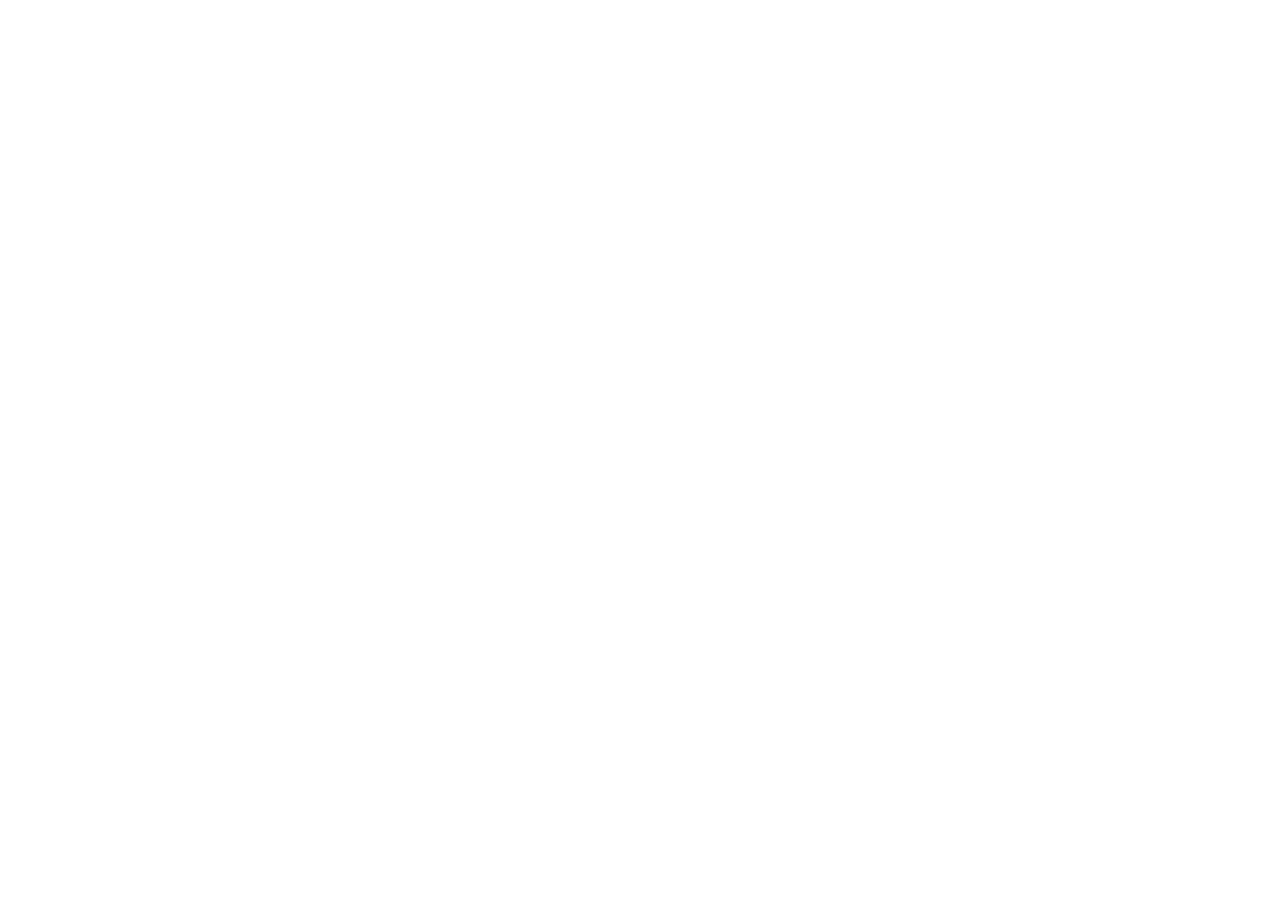
==== DAY1 Assignments/fourth/index.html @ 2a30dc34 "first commit" ====
<!DOCTYPE html>
<html lang="en">
<head>
    <meta charset="UTF-8">
    <meta name="viewport" content="width=device-width, initial-scale=1.0">
    <title>Document</title>
</head>
<body>
    
</body>
</html>
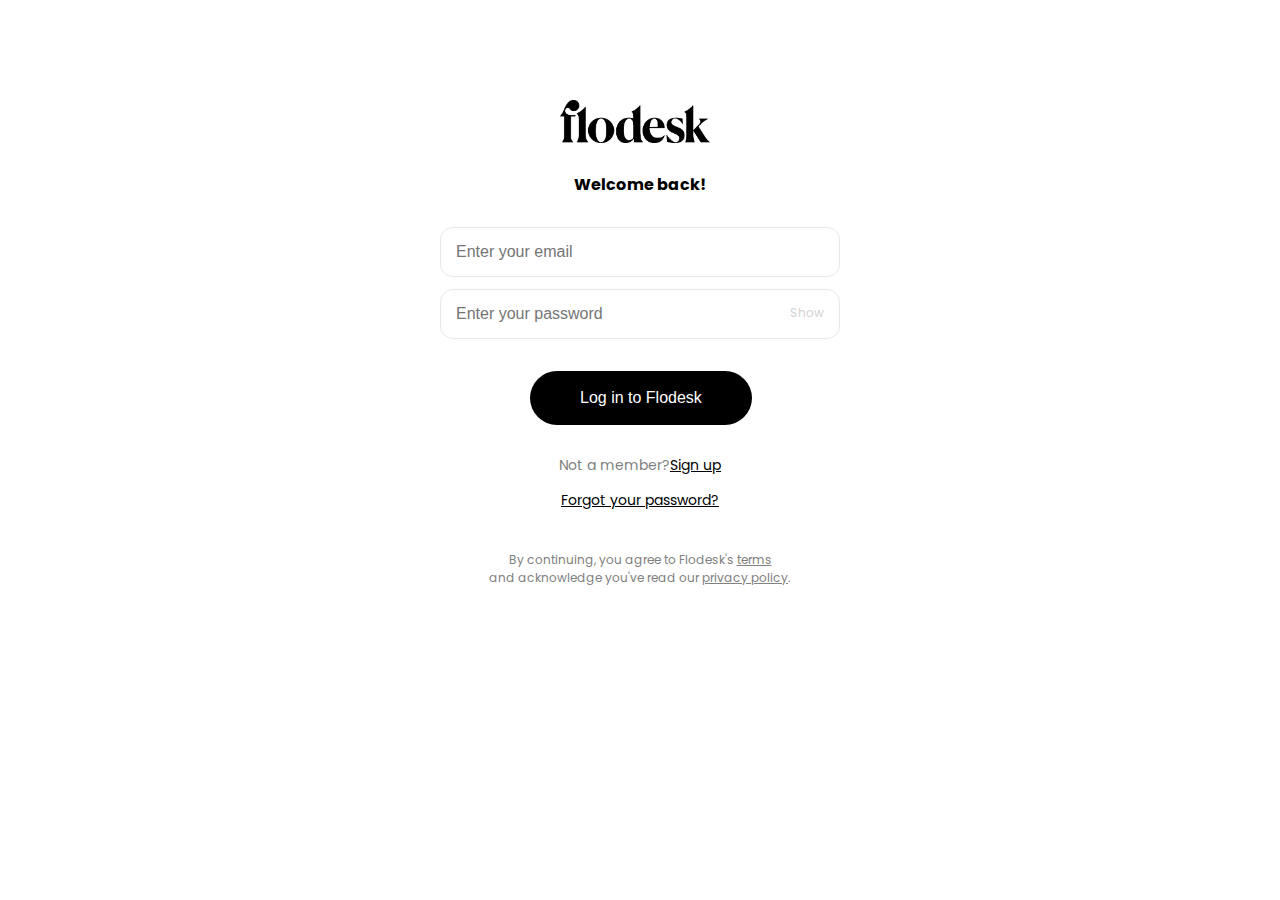
==== commit 939a4c8d: "added login page" ====
--- a/DAY1 Assignments/fourth/index.html
+++ b/DAY1 Assignments/fourth/index.html
@@ -1,11 +1,40 @@
 <!DOCTYPE html>
 <html lang="en">
-<head>
-    <meta charset="UTF-8">
-    <meta name="viewport" content="width=device-width, initial-scale=1.0">
-    <title>Document</title>
-</head>
-<body>
-    
-</body>
-</html>+	<head>
+		<meta charset="UTF-8" />
+		<meta name="viewport" content="width=device-width, initial-scale=1.0" />
+		<title>Document</title>
+		<link rel="stylesheet" href="styles.css" />
+	</head>
+	<body>
+		<div class="form">
+			<img src="images/flodesk.png" class="logo-img" />
+			<h4>Welcome back!</h4>
+
+			<input
+				type="email"
+				name="email"
+				class="input"
+				placeholder="Enter your email" />
+			<div>
+				<span class="show">Show</span>
+				<input
+					type="password"
+					name="email"
+					class="input"
+					placeholder="Enter your password" />
+			</div>
+			<button class="btn">Log in to Flodesk</button>
+			<div class="content">
+				<p>Not a member?<a class="signup">Sign up</a></p>
+
+				<a class="forgot" href="">Forgot your password?</a>
+
+				<p class="terms">
+					By continuing, you agree to Flodesk's <span>terms</span> <br />
+					and acknowledge you've read our <span>privacy policy</span>.
+				</p>
+			</div>
+		</div>
+	</body>
+</html>
--- a/DAY1 Assignments/fourth/styles.css
+++ b/DAY1 Assignments/fourth/styles.css
@@ -0,0 +1,72 @@
+@import url('https://fonts.googleapis.com/css2?family=Poppins:wght@200;300;400&display=swap');
+
+.form {
+	font-family: 'Poppins', sans-serif;
+	border: none;
+	width: 400px;
+	margin: 100px auto;
+	justify-content: center;
+}
+
+.logo-img {
+	width: 150px;
+	margin-left: 120px;
+}
+
+.title {
+	text-align: center;
+}
+
+h4 {
+	text-align: center;
+	margin-bottom: 30px;
+}
+
+.input {
+	width: 100%;
+	margin-bottom: 12px;
+	padding: 15px;
+	border: 1px solid rgb(232, 232, 232);
+	border-radius: 13px;
+	box-sizing: border-box;
+	font-size: 16px;
+}
+.show {
+	text-decoration: none;
+	font-size: 12px;
+	color: lightgray;
+	margin-left: 350px;
+	margin-top: 15px;
+	position: absolute;
+}
+
+.btn {
+	background-color: #000;
+	color: #fff;
+	border: none;
+	padding: 18px 50px;
+	border-radius: 50px;
+	font-size: 16px;
+	margin-top: 20px;
+	margin-left: 90px;
+}
+
+.content {
+	margin-top: 30px;
+	text-align: center;
+	color: gray;
+	font-size: 14px;
+}
+
+a {
+	color: #000;
+	text-decoration: underline;
+}
+span {
+	text-decoration: underline;
+}
+
+.terms {
+	margin-top: 40px;
+	font-size: 12px;
+}
